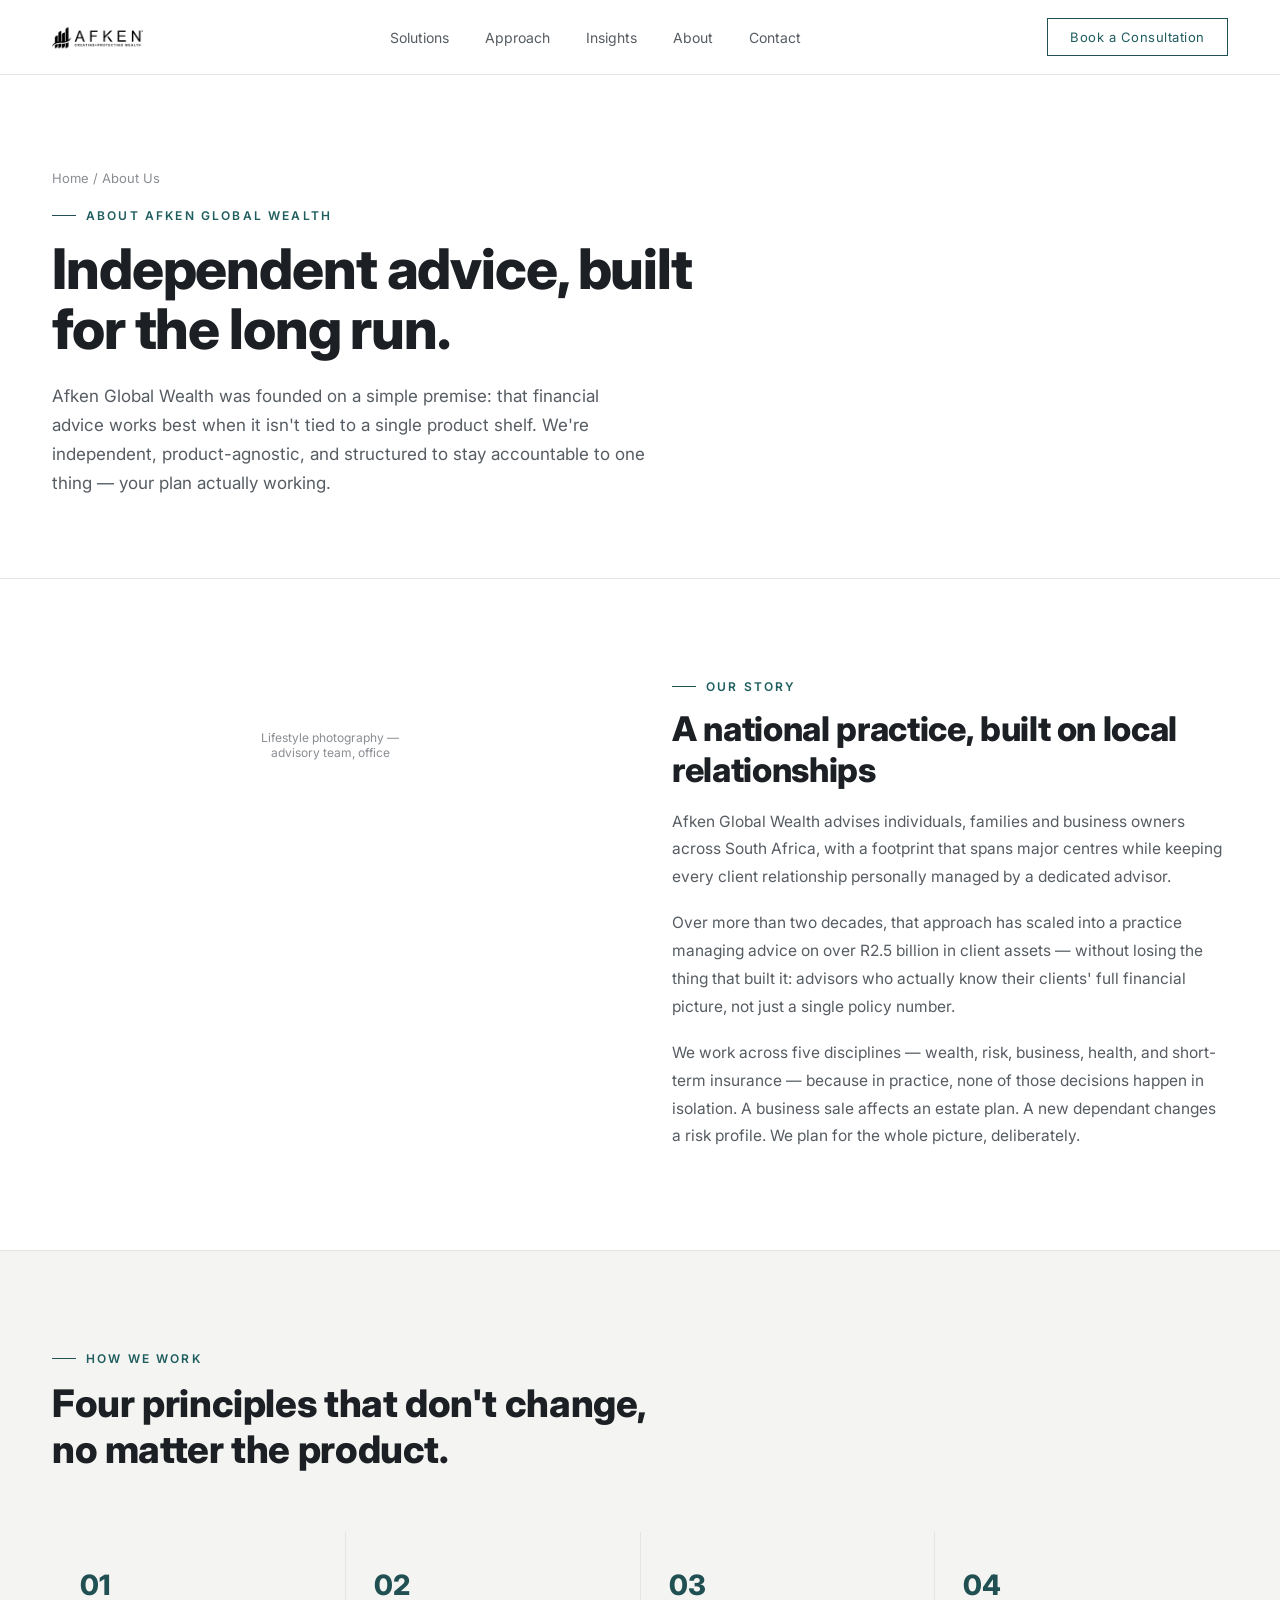
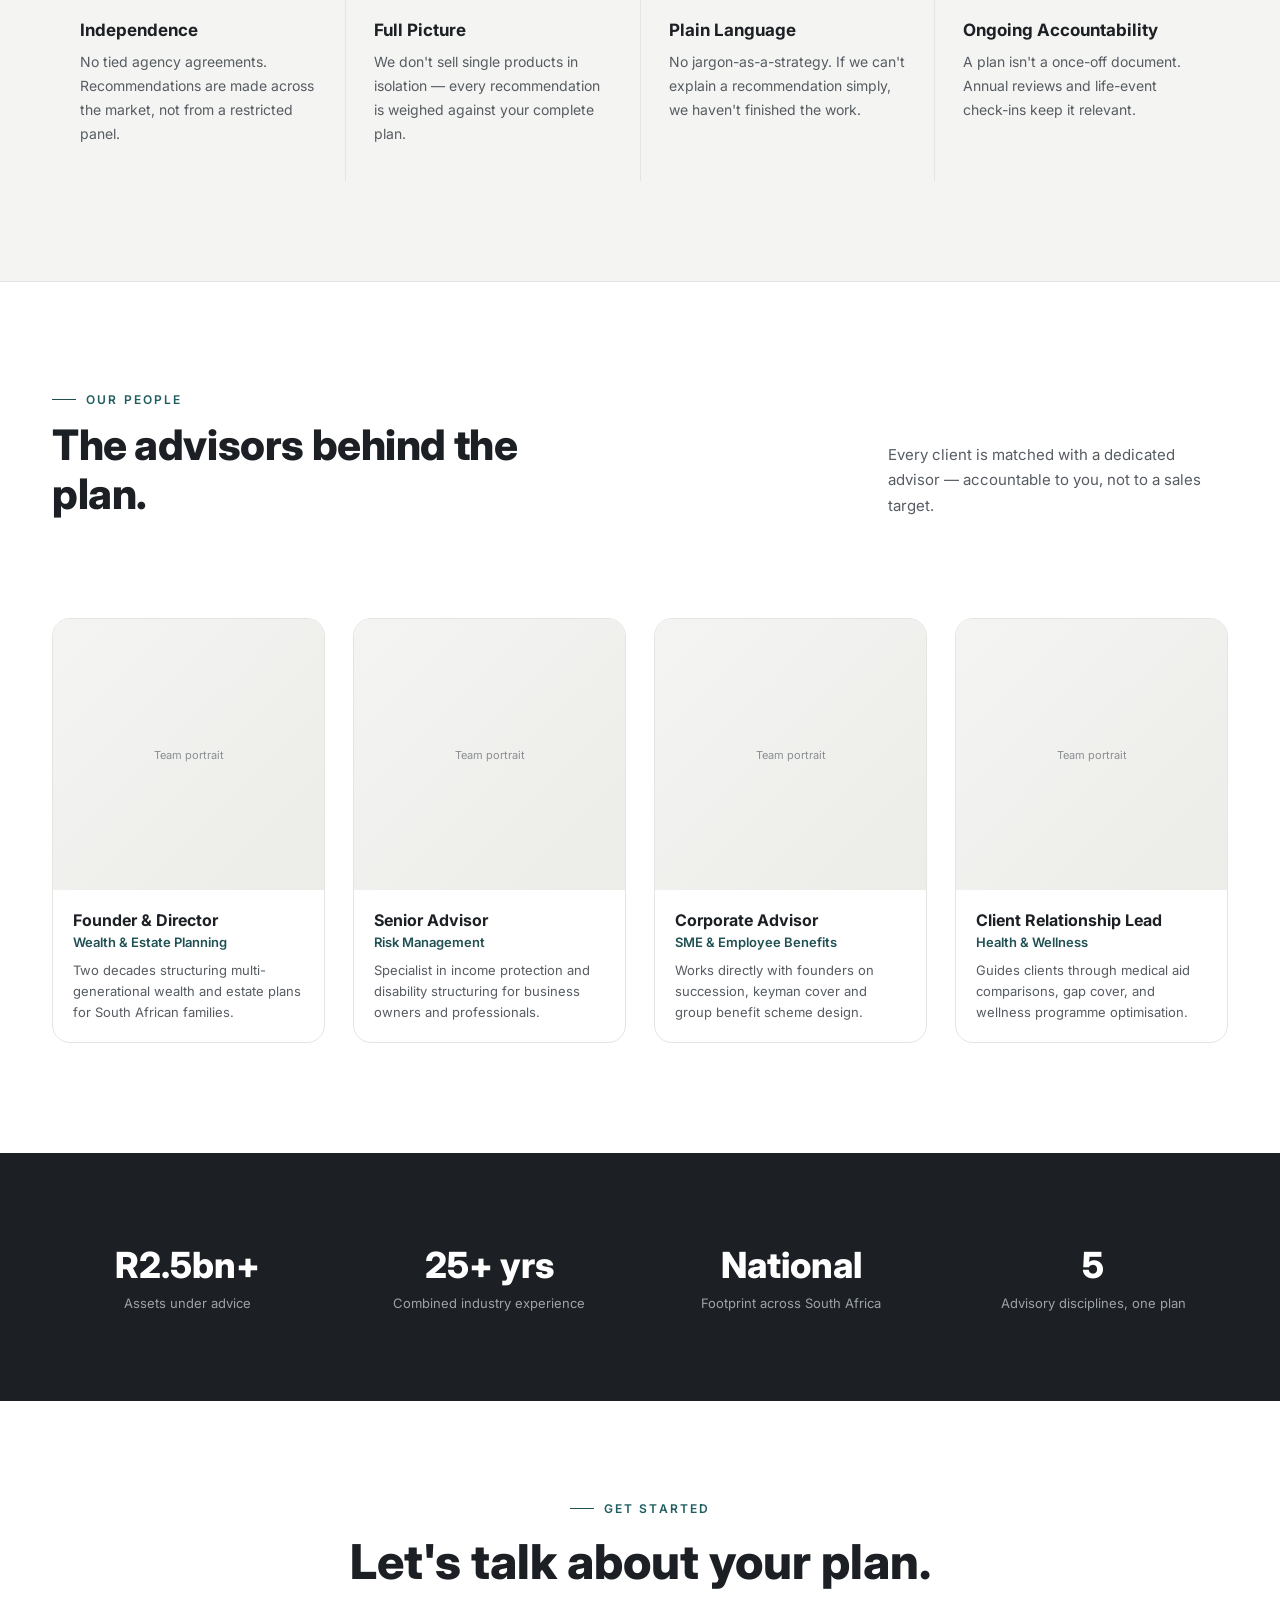
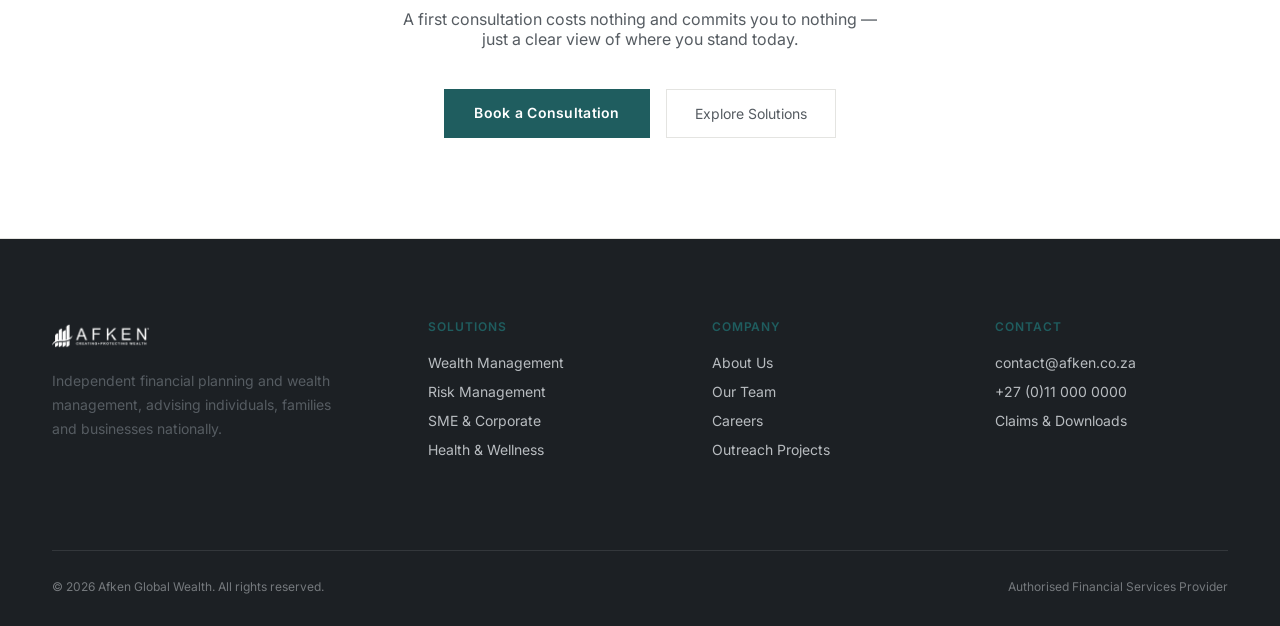
==== pages/about.html @ 2b094c46 "Add files via upload" ====
<!DOCTYPE html>
<html lang="en">
<head>
<meta charset="UTF-8">
<meta name="viewport" content="width=device-width, initial-scale=1.0">
<title>About Us | Afken Global Wealth</title>
<meta name="description" content="Afken Global Wealth is an independent, national financial planning and wealth management partnership advising on wealth, risk, business and health solutions.">
<link rel="preconnect" href="https://fonts.googleapis.com">
<link rel="preconnect" href="https://fonts.gstatic.com" crossorigin>
<link href="https://fonts.googleapis.com/css2?family=Inter:wght@400;500;600;700;800&display=swap" rel="stylesheet">
<link rel="stylesheet" href="../assets/style.css">
<style>
  .breadcrumb{font-size:13px;color:var(--ink-faint);margin-bottom:22px;}
  .breadcrumb a{color:var(--ink-faint);}
  .breadcrumb a:hover{color:var(--teal);}
  .page-hero{padding:170px 0 80px;border-bottom:1px solid var(--hairline);}
  .page-hero h1{font-size:clamp(34px,4.6vw,56px);font-weight:800;letter-spacing:-0.02em;line-height:1.08;max-width:720px;}
  .page-hero p{margin-top:22px;font-size:17px;line-height:1.7;color:var(--ink-dim);max-width:600px;}

  .story{padding:100px 0;border-bottom:1px solid var(--hairline);}
  .story-grid{display:grid;grid-template-columns:1fr 1fr;gap:64px;align-items:center;}
  .story p{font-size:15.5px;color:var(--ink-dim);line-height:1.8;margin-top:18px;}

  .values{padding:100px 0;background:var(--surface);border-bottom:1px solid var(--hairline);}
  .values-grid{display:grid;grid-template-columns:repeat(4,1fr);gap:1px;background:var(--hairline);margin-top:60px;}
  .value-card{background:var(--surface);padding:36px 28px;}
  .value-card .num{font-size:28px;font-weight:800;color:var(--teal);}
  .value-card h3{font-size:17px;margin-top:18px;font-weight:700;}
  .value-card p{color:var(--ink-dim);font-size:14px;line-height:1.7;margin-top:10px;}

  .team{padding:110px 0;}
  .team-grid{display:grid;grid-template-columns:repeat(4,1fr);gap:28px;}
  .team-card{border:1px solid var(--hairline);border-radius:18px;overflow:hidden;}
  .team-photo{aspect-ratio:1/1;background:linear-gradient(135deg,var(--surface) 0%,var(--surface-2) 100%);display:flex;align-items:center;justify-content:center;}
  .team-photo .img-placeholder-label{font-size:11px;color:var(--ink-faint);text-align:center;padding:18px;}
  .team-info{padding:20px;}
  .team-info h3{font-size:16px;font-weight:700;}
  .team-info .role{font-size:13px;color:var(--teal);font-weight:600;margin-top:4px;}
  .team-info p{font-size:13px;color:var(--ink-dim);line-height:1.6;margin-top:10px;}

  .stat-band{padding:90px 0;background:var(--footer-dark);color:#fff;}
  .stat-band-grid{display:grid;grid-template-columns:repeat(4,1fr);gap:32px;text-align:center;}
  .stat-band-grid .num{font-size:36px;font-weight:800;color:#fff;}
  .stat-band-grid .label{font-size:13px;color:#9CA3A8;margin-top:8px;}

  @media(max-width:880px){
    .story-grid{grid-template-columns:1fr;gap:32px;}
    .values-grid{grid-template-columns:1fr 1fr;}
    .team-grid{grid-template-columns:1fr 1fr;}
    .stat-band-grid{grid-template-columns:1fr 1fr;gap:28px;}
  }
</style>
</head>
<body>

<header>
  <nav class="nav">
    <div class="logo"><img src="../assets/images/afken-logo-black.png" alt="Afken Global Wealth"></div>
    <div class="navlinks">
      <a href="../index.html#solutions">Solutions</a>
      <a href="../index.html#process">Approach</a>
      <a href="../index.html#insights">Insights</a>
      <a href="about.html">About</a>
      <a href="../index.html#contact">Contact</a>
    </div>
    <a href="contact.html" class="nav-cta">Book a Consultation</a>
  </nav>
</header>

<section class="page-hero">
  <div class="wrap">
    <div class="breadcrumb"><a href="../index.html">Home</a> / About Us</div>
    <div class="eyebrow">About Afken Global Wealth</div>
    <h1 style="margin-top:16px;">Independent advice, built for the long run.</h1>
    <p>Afken Global Wealth was founded on a simple premise: that financial advice works best when it isn't tied to a single product shelf. We're independent, product-agnostic, and structured to stay accountable to one thing — your plan actually working.</p>
  </div>
</section>

<section class="story">
  <div class="wrap">
    <div class="story-grid">
      <div class="topic-media" style="aspect-ratio:4/3;min-height:auto;">
        <div class="img-placeholder-label">Lifestyle photography —<br>advisory team, office</div>
      </div>
      <div>
        <div class="eyebrow">Our Story</div>
        <h2 style="font-size:clamp(24px,2.8vw,34px);font-weight:800;letter-spacing:-0.01em;margin-top:14px;">A national practice, built on local relationships</h2>
        <p>Afken Global Wealth advises individuals, families and business owners across South Africa, with a footprint that spans major centres while keeping every client relationship personally managed by a dedicated advisor.</p>
        <p>Over more than two decades, that approach has scaled into a practice managing advice on over R2.5 billion in client assets — without losing the thing that built it: advisors who actually know their clients' full financial picture, not just a single policy number.</p>
        <p>We work across five disciplines — wealth, risk, business, health, and short-term insurance — because in practice, none of those decisions happen in isolation. A business sale affects an estate plan. A new dependant changes a risk profile. We plan for the whole picture, deliberately.</p>
      </div>
    </div>
  </div>
</section>

<section class="values">
  <div class="wrap">
    <div class="eyebrow">How We Work</div>
    <h2 style="font-size:clamp(26px,3vw,38px);font-weight:800;letter-spacing:-0.01em;margin-top:14px;max-width:600px;">Four principles that don't change, no matter the product.</h2>
    <div class="values-grid">
      <div class="value-card">
        <div class="num">01</div>
        <h3>Independence</h3>
        <p>No tied agency agreements. Recommendations are made across the market, not from a restricted panel.</p>
      </div>
      <div class="value-card">
        <div class="num">02</div>
        <h3>Full Picture</h3>
        <p>We don't sell single products in isolation — every recommendation is weighed against your complete plan.</p>
      </div>
      <div class="value-card">
        <div class="num">03</div>
        <h3>Plain Language</h3>
        <p>No jargon-as-a-strategy. If we can't explain a recommendation simply, we haven't finished the work.</p>
      </div>
      <div class="value-card">
        <div class="num">04</div>
        <h3>Ongoing Accountability</h3>
        <p>A plan isn't a once-off document. Annual reviews and life-event check-ins keep it relevant.</p>
      </div>
    </div>
  </div>
</section>

<section class="team" id="team">
  <div class="wrap">
    <div class="section-head" style="border-bottom:none;">
      <div>
        <div class="eyebrow">Our People</div>
        <h2>The advisors behind the plan.</h2>
      </div>
      <p>Every client is matched with a dedicated advisor — accountable to you, not to a sales target.</p>
    </div>
    <div class="team-grid">
      <div class="team-card">
        <div class="team-photo"><div class="img-placeholder-label">Team portrait</div></div>
        <div class="team-info">
          <h3>Founder &amp; Director</h3>
          <div class="role">Wealth &amp; Estate Planning</div>
          <p>Two decades structuring multi-generational wealth and estate plans for South African families.</p>
        </div>
      </div>
      <div class="team-card">
        <div class="team-photo"><div class="img-placeholder-label">Team portrait</div></div>
        <div class="team-info">
          <h3>Senior Advisor</h3>
          <div class="role">Risk Management</div>
          <p>Specialist in income protection and disability structuring for business owners and professionals.</p>
        </div>
      </div>
      <div class="team-card">
        <div class="team-photo"><div class="img-placeholder-label">Team portrait</div></div>
        <div class="team-info">
          <h3>Corporate Advisor</h3>
          <div class="role">SME &amp; Employee Benefits</div>
          <p>Works directly with founders on succession, keyman cover and group benefit scheme design.</p>
        </div>
      </div>
      <div class="team-card">
        <div class="team-photo"><div class="img-placeholder-label">Team portrait</div></div>
        <div class="team-info">
          <h3>Client Relationship Lead</h3>
          <div class="role">Health &amp; Wellness</div>
          <p>Guides clients through medical aid comparisons, gap cover, and wellness programme optimisation.</p>
        </div>
      </div>
    </div>
  </div>
</section>

<section class="stat-band">
  <div class="wrap">
    <div class="stat-band-grid">
      <div><div class="num">R2.5bn+</div><div class="label">Assets under advice</div></div>
      <div><div class="num">25+ yrs</div><div class="label">Combined industry experience</div></div>
      <div><div class="num">National</div><div class="label">Footprint across South Africa</div></div>
      <div><div class="num">5</div><div class="label">Advisory disciplines, one plan</div></div>
    </div>
  </div>
</section>

<section class="cta-band" id="contact">
  <div class="wrap">
    <div class="eyebrow" style="justify-content:center;">Get Started</div>
    <h2 style="margin-top:16px;">Let's talk about your plan.</h2>
    <p>A first consultation costs nothing and commits you to nothing — just a clear view of where you stand today.</p>
    <div class="hero-ctas">
      <a href="contact.html" class="btn-primary">Book a Consultation</a>
      <a href="../index.html#solutions" class="btn-ghost">Explore Solutions</a>
    </div>
  </div>
</section>

<footer>
  <div class="wrap">
    <div class="foot-grid">
      <div class="foot-col">
        <div class="logo" style="margin-bottom:18px;"><img src="../assets/images/afken-logo-white.png" alt="Afken Global Wealth"></div>
        <p style="color:var(--ink-dim);font-size:14px;line-height:1.7;max-width:280px;">Independent financial planning and wealth management, advising individuals, families and businesses nationally.</p>
      </div>
      <div class="foot-col">
        <h4>Solutions</h4>
        <a href="wealth.html">Wealth Management</a>
        <a href="risk.html">Risk Management</a>
        <a href="sme.html">SME &amp; Corporate</a>
        <a href="health.html">Health &amp; Wellness</a>
      </div>
      <div class="foot-col">
        <h4>Company</h4>
        <a href="about.html">About Us</a>
        <a href="about.html#team">Our Team</a>
        <a href="careers.html">Careers</a>
        <a href="#">Outreach Projects</a>
      </div>
      <div class="foot-col">
        <h4>Contact</h4>
        <a href="contact.html">contact@afken.co.za</a>
        <a href="contact.html">+27 (0)11 000 0000</a>
        <a href="#">Claims &amp; Downloads</a>
      </div>
    </div>
    <div class="foot-bottom">
      <div>© 2026 Afken Global Wealth. All rights reserved.</div>
      <div>Authorised Financial Services Provider</div>
    </div>
  </div>
</footer>

</body>
</html>
---- assets/style.css ----
:root{
    --bg: #FFFFFF;
    --surface: #F4F4F2;
    --surface-2: #ECECE9;
    --hairline: #E4E4E1;
    --gold: #1F5D5F;
    --gold-soft: #215053;
    --ink: #1C2024;
    --ink-dim: #565C62;
    --ink-faint: #8A8E92;
    --teal: #215053;
    --teal-deep: #173B3D;
    --footer-dark: #1C2024;
  }
  *{margin:0;padding:0;box-sizing:border-box;}
  html{scroll-behavior:smooth;}
  body{
    background:var(--bg);
    color:var(--ink);
    font-family:'Inter',sans-serif;
    -webkit-font-smoothing:antialiased;
    overflow-x:hidden;
  }
  a{color:inherit;text-decoration:none;}
  .serif{font-family:'Inter',sans-serif;font-weight:700;}
  .mono{font-family:'Inter',sans-serif;font-weight:600;}
  .wrap{max-width:1240px;margin:0 auto;padding:0 32px;}
  .eyebrow{
    font-family:'Inter',sans-serif;font-weight:600;
    font-size:12px;
    letter-spacing:0.18em;
    text-transform:uppercase;
    color:var(--gold);
    display:flex;align-items:center;gap:10px;
  }
  .eyebrow::before{content:'';width:24px;height:1px;background:var(--gold-soft);}
  /* header */
  header{
    position:fixed;top:0;left:0;right:0;z-index:100;
    background:rgba(255,255,255,0.88);
    backdrop-filter:blur(10px);
    border-bottom:1px solid var(--hairline);
  }
  .nav{display:flex;align-items:center;justify-content:space-between;padding:18px 32px;max-width:1240px;margin:0 auto;}
  .logo{font-family:'Inter',sans-serif;font-size:20px;font-weight:800;letter-spacing:-0.01em;}
  .logo img{height:30px;width:auto;display:block;}
  footer .logo img{height:32px;}
  .logo span{color:var(--gold);}
  .navlinks{display:flex;gap:36px;font-size:14px;color:var(--ink-dim);}
  .navlinks a:hover{color:var(--ink);}
  .nav-cta{
    border:1px solid var(--gold-soft);
    color:var(--gold);
    font-size:13px;
    padding:10px 22px;
    letter-spacing:0.04em;
    transition:all .25s ease;
  }
  .nav-cta:hover{background:var(--gold);color:var(--bg);}

  /* hero */
  .hero{
    position:relative;
    padding:200px 0 140px;
    border-bottom:1px solid var(--hairline);
    overflow:hidden;
  }
  .hero::before{
    content:'';
    position:absolute;
    top:-10%;right:-10%;
    width:600px;height:600px;
    background:radial-gradient(circle, rgba(61,138,140,0.10) 0%, transparent 70%);
    pointer-events:none;
  }
  .hero-grid{display:grid;grid-template-columns:1.3fr 0.9fr;gap:80px;align-items:end;position:relative;}
  .hero h1{
    font-size:clamp(38px,5vw,66px);
    font-weight:800;
    line-height:1.08;
    letter-spacing:-0.02em;
  }
  .hero h1 em{font-style:normal;color:var(--gold);font-weight:800;}
  .hero-sub{
    margin-top:28px;
    font-size:17px;
    line-height:1.7;
    color:var(--ink-dim);
    max-width:520px;
  }
  .hero-ctas{display:flex;gap:16px;margin-top:40px;}
  .btn-primary{
    background:var(--gold);color:var(--bg);
    padding:15px 30px;font-size:14px;font-weight:600;letter-spacing:0.02em;
    transition:transform .25s ease, box-shadow .25s ease;
  }
  .btn-primary:hover{transform:translateY(-2px);box-shadow:0 10px 30px rgba(61,138,140,0.25);}
  .btn-ghost{
    border:1px solid var(--hairline);
    padding:15px 28px;font-size:14px;color:var(--ink-dim);
    transition:all .25s ease;
  }
  .btn-ghost:hover{border-color:var(--gold-soft);color:var(--ink);}

  /* ledger line — signature element */
  .ledger{
    display:flex;
    align-items:flex-end;
    gap:0;
    height:120px;
    border-bottom:1px solid var(--hairline);
    padding-bottom:0;
  }
  .ledger-stat{flex:1;border-left:1px solid var(--hairline);padding:0 18px 18px;}
  .ledger-stat:first-child{border-left:none;}
  .ledger-num{font-family:'Inter',sans-serif;font-weight:700;font-size:28px;color:var(--ink);}
  .ledger-label{font-size:11px;color:var(--ink-faint);margin-top:6px;letter-spacing:0.04em;text-transform:uppercase;font-family:'Inter',sans-serif;font-weight:600;}

  /* trust strip */
  .trust{padding:32px 0;border-bottom:1px solid var(--hairline);}
  .trust .wrap{display:flex;justify-content:space-between;align-items:center;flex-wrap:wrap;gap:20px;}
  .trust-item{font-size:13px;color:var(--ink-faint);font-family:'Inter',sans-serif;font-weight:600;letter-spacing:0.02em;}

  /* section shell */
  section{padding:120px 0;}
  .section-head{display:flex;justify-content:space-between;align-items:flex-end;gap:40px;margin-bottom:64px;border-bottom:1px solid var(--hairline);padding-bottom:36px;}
  .section-head h2{font-size:clamp(28px,3.4vw,42px);font-weight:800;letter-spacing:-0.01em;line-height:1.15;max-width:560px;margin-top:14px;}
  .section-head p{color:var(--ink-dim);max-width:340px;font-size:15px;line-height:1.7;}

  /* lifestyle imagery */
  .img-block{
    position:relative;border-radius:20px;overflow:hidden;
    background:linear-gradient(135deg, var(--surface) 0%, var(--surface-2) 100%);
    border:1px solid var(--hairline);
    display:flex;align-items:flex-end;
  }
  .img-block img{width:100%;height:100%;object-fit:cover;display:block;}
  .img-block.placeholder{align-items:center;justify-content:center;min-height:260px;}
  .img-placeholder-label{
    font-size:12px;color:var(--ink-faint);text-align:center;padding:24px;
    display:flex;flex-direction:column;align-items:center;gap:10px;
  }
  .img-placeholder-label svg{opacity:0.35;}
  .hero-img{aspect-ratio:4/5;margin-top:28px;}
  .gallery-strip{display:grid;grid-template-columns:1.3fr 1fr 1fr;gap:20px;}
  .gallery-strip .img-block:first-child{aspect-ratio:auto;}
  .gallery-strip .img-block{aspect-ratio:1/1.05;}
  .sol-grid{display:grid;grid-template-columns:repeat(3,1fr);gap:28px;}
  .sol-card{
    border-radius:20px;
    overflow:hidden;
    background:#fff;
    border:1px solid var(--hairline);
    box-shadow:0 1px 3px rgba(28,32,36,0.04);
    transition:transform .3s ease, box-shadow .3s ease;
    display:flex;flex-direction:column;
  }
  .sol-card:hover{transform:translateY(-4px);box-shadow:0 16px 32px rgba(23,59,61,0.12);}
  .sol-card-head{
    background:var(--teal);
    color:#fff;
    padding:32px 28px 26px;
    position:relative;
  }
  .sol-card-head .sol-index{position:absolute;top:24px;right:26px;font-family:'Inter',sans-serif;font-weight:600;font-size:12px;color:rgba(255,255,255,0.55);}
  .sol-card-head h3{font-family:'Inter',sans-serif;font-size:24px;font-weight:700;line-height:1.2;max-width:80%;}
  .sol-card-body{padding:28px;flex:1;display:flex;flex-direction:column;}
  .sol-card-body p{color:var(--ink-dim);font-size:14.5px;line-height:1.75;flex:1;}
  .sol-card-tags{display:flex;flex-wrap:wrap;gap:8px;margin-top:18px;}
  .sol-card-link{
    margin-top:24px;font-weight:700;font-size:14.5px;color:var(--teal);
    text-decoration:underline;text-decoration-thickness:2px;text-underline-offset:3px;
    font-family:'Inter',sans-serif;font-weight:700;
  }
  .sol-card.full{grid-column:span 3;}
  .sol-card.full .sol-card-head{display:flex;align-items:center;justify-content:space-between;}
  .tag{font-size:11px;color:var(--teal);border:1px solid var(--hairline);background:var(--surface);padding:5px 10px;font-family:'Inter',sans-serif;font-weight:600;border-radius:20px;}

  /* why us / process */
  .process{background:var(--surface);border-top:1px solid var(--hairline);border-bottom:1px solid var(--hairline);}
  .process-grid{display:grid;grid-template-columns:repeat(4,1fr);gap:1px;background:var(--hairline);margin-top:60px;}
  .process-card{background:var(--surface);padding:36px 28px;}
  .process-num{font-family:'Inter',sans-serif;font-weight:800;color:var(--gold);font-size:30px;}
  .process-card h3{font-size:17px;margin-top:18px;font-weight:600;}
  .process-card p{color:var(--ink-dim);font-size:14px;line-height:1.7;margin-top:10px;}

  /* insights */
  .insights-grid{display:grid;grid-template-columns:repeat(3,1fr);gap:32px;}
  .insight-card{border:1px solid var(--hairline);padding:32px;transition:border-color .3s ease;}
  .insight-card:hover{border-color:var(--gold-soft);}
  .insight-cat{font-family:'Inter',sans-serif;font-weight:600;font-size:11px;color:var(--gold);text-transform:uppercase;letter-spacing:0.06em;}
  .insight-card h3{font-family:'Inter',sans-serif;font-size:20px;font-weight:700;margin-top:16px;line-height:1.3;}
  .insight-card p{color:var(--ink-dim);font-size:14px;margin-top:14px;line-height:1.7;}
  .insight-meta{margin-top:24px;font-size:12px;color:var(--ink-faint);border-top:1px solid var(--hairline);padding-top:16px;}

  /* testimonial */
  .quote-section{padding:140px 0;text-align:center;border-bottom:1px solid var(--hairline);}
  .quote-section blockquote{
    font-family:'Inter',sans-serif;font-weight:500;
    font-size:clamp(24px,3vw,38px);line-height:1.45;max-width:840px;margin:0 auto;color:var(--ink);
  }
  .quote-attr{margin-top:32px;font-size:13px;color:var(--ink-faint);font-family:'Inter',sans-serif;font-weight:600;}

  /* CTA band */
  .cta-band{padding:100px 0;text-align:center;position:relative;}
  .cta-band h2{font-family:'Inter',sans-serif;font-size:clamp(30px,4vw,48px);font-weight:800;}
  .cta-band p{color:var(--ink-dim);margin-top:18px;max-width:480px;margin-left:auto;margin-right:auto;}
  .cta-band .hero-ctas{justify-content:center;}

  /* footer */
  footer{background:var(--footer-dark);border-top:1px solid var(--hairline);padding:80px 0 32px;}
  footer .logo{color:#F4F4F2;}
  footer .foot-col p{color:#9CA3A8;}
  footer .foot-col a{color:#B8BCC0;}
  footer .foot-col a:hover{color:#F4F4F2;}
  footer .foot-bottom{color:#75797D;border-top-color:#33373B;}
  .foot-grid{display:grid;grid-template-columns:1.4fr 1fr 1fr 1fr;gap:50px;}
  .foot-col h4{font-family:'Inter',sans-serif;font-weight:600;font-size:12px;text-transform:uppercase;letter-spacing:0.08em;color:var(--gold);margin-bottom:20px;}
  .foot-col a{display:block;font-size:14px;color:var(--ink-dim);margin-bottom:12px;}
  .foot-col a:hover{color:var(--ink);}
  .foot-bottom{display:flex;justify-content:space-between;margin-top:80px;padding-top:28px;border-top:1px solid var(--hairline);font-size:12px;color:var(--ink-faint);}

  @media(max-width:1100px) and (min-width:881px){
    .sol-grid{grid-template-columns:repeat(2,1fr);}
  }
  @media(max-width:880px){
    .hero-grid{grid-template-columns:1fr;gap:48px;}
    .ledger{grid-template-columns:1fr 1fr;flex-wrap:wrap;height:auto;}
    .ledger-stat{flex:0 0 50%;padding:14px 14px 14px 0;}
    .navlinks{display:none;}
    .process-grid{grid-template-columns:1fr 1fr;}
    .insights-grid{grid-template-columns:1fr;}
    .sol-grid{grid-template-columns:1fr;}
    .sol-card.full{grid-column:span 1;}
    .foot-grid{grid-template-columns:1fr 1fr;gap:36px;}
  }
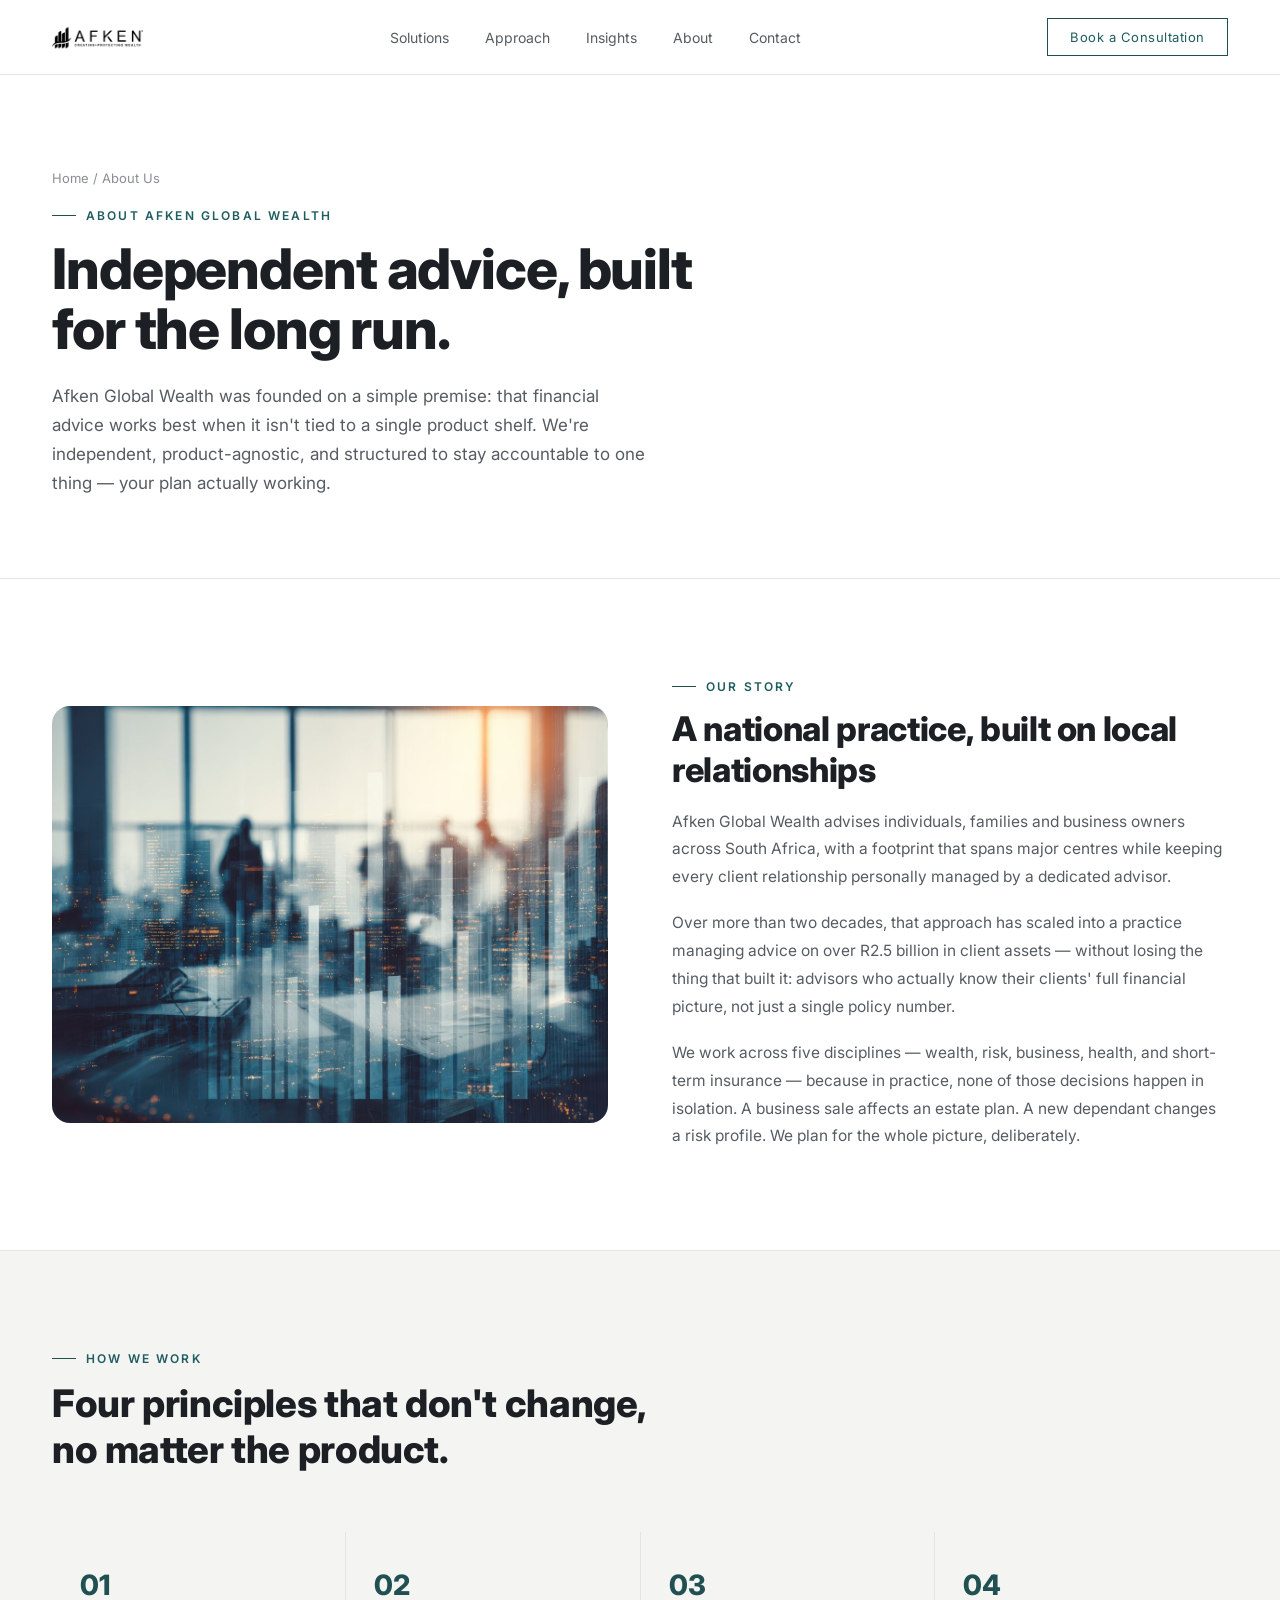
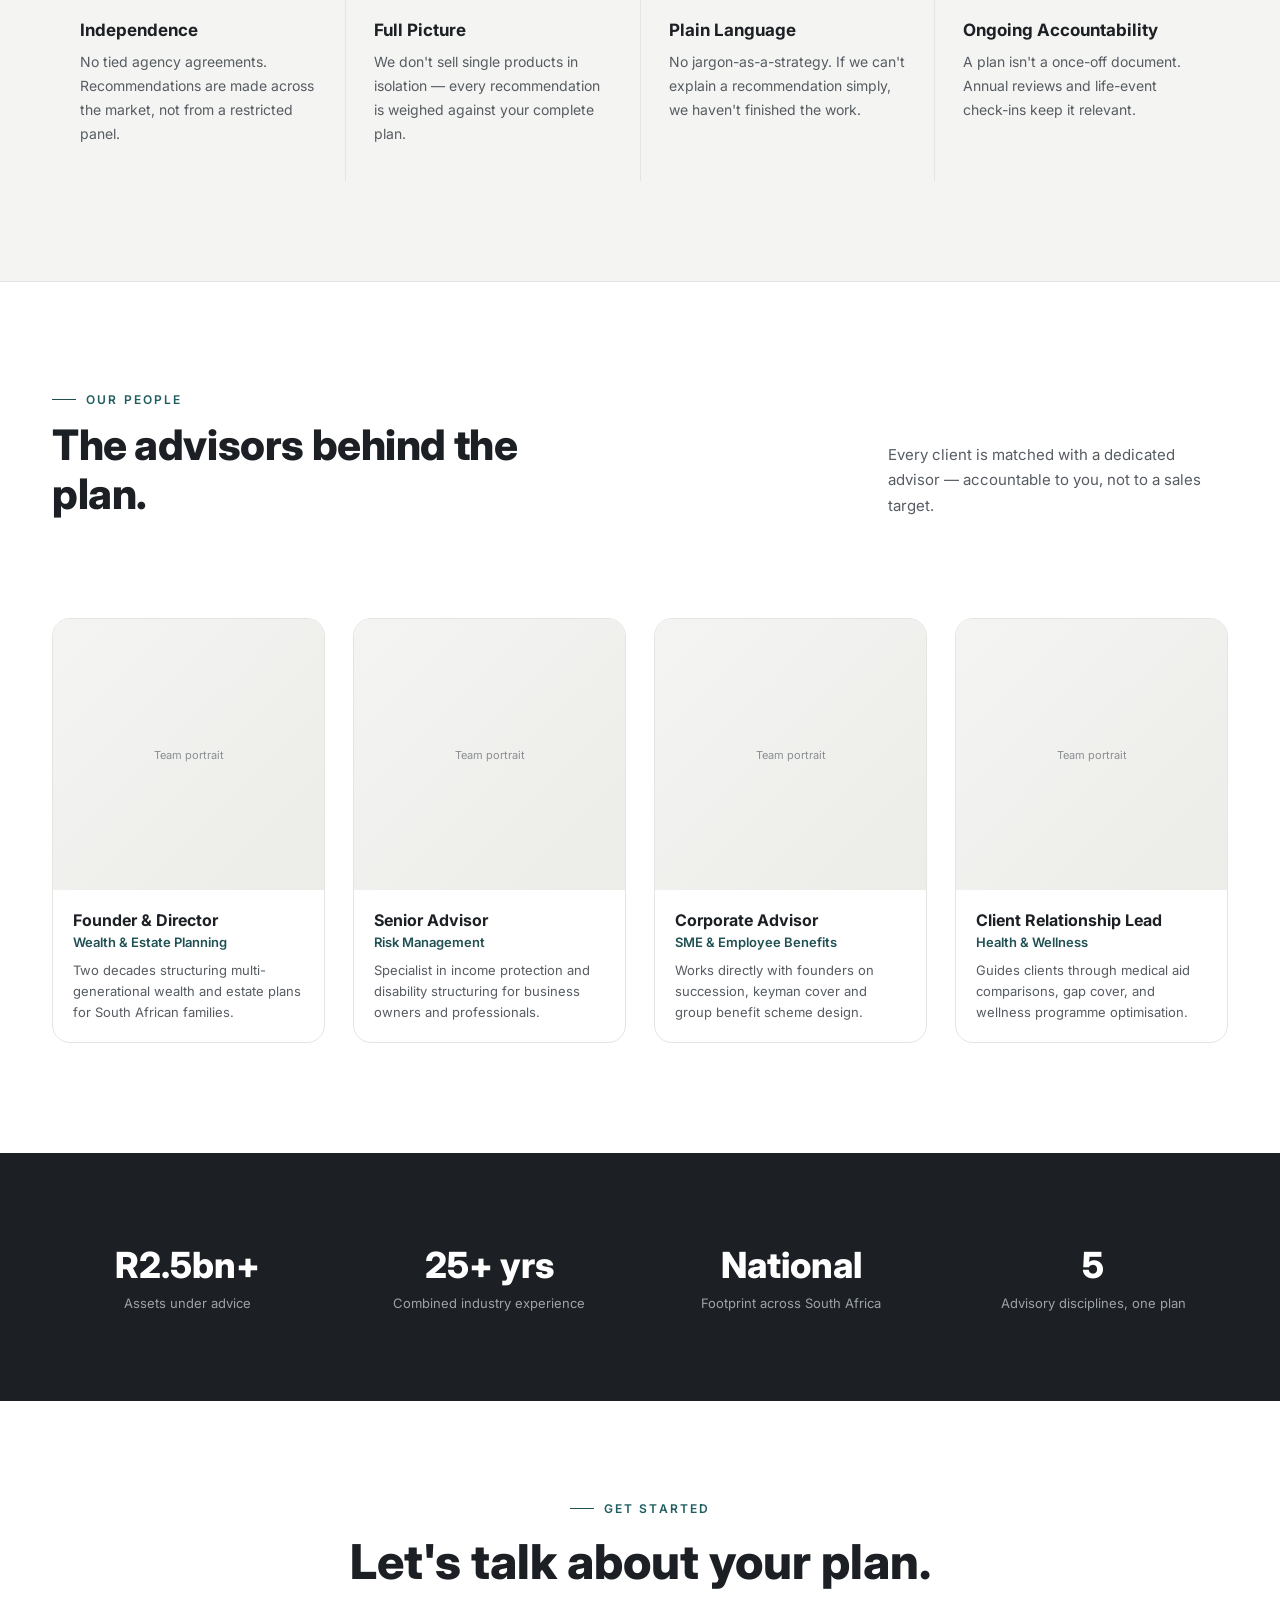
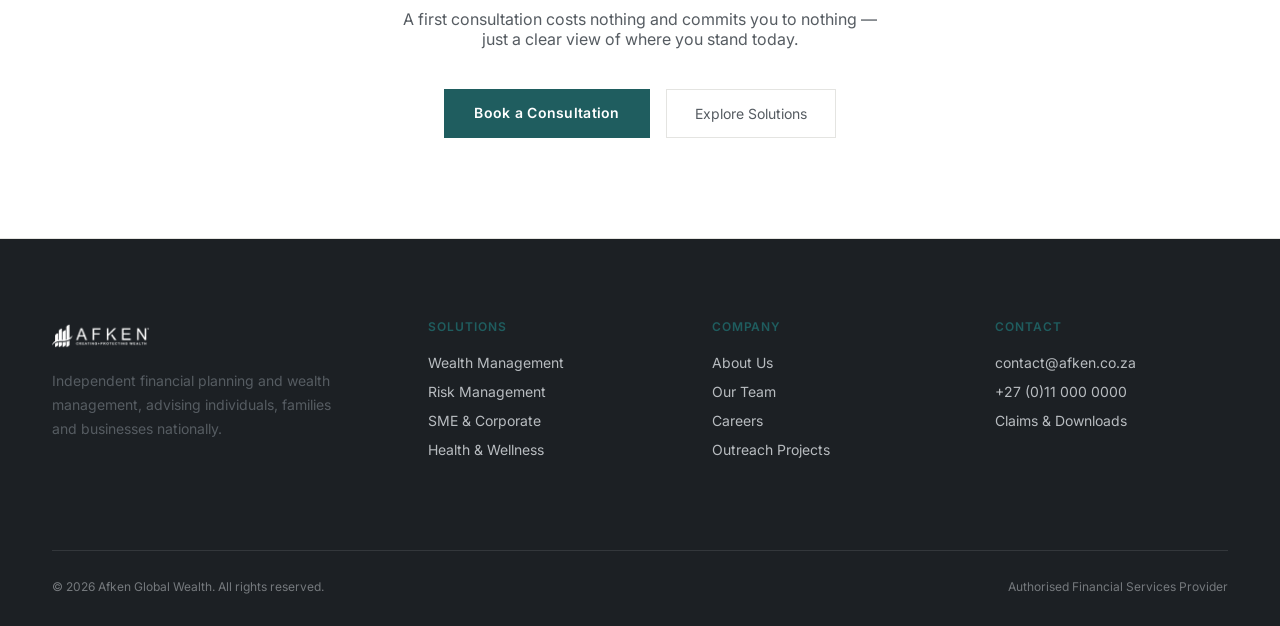
==== commit 0dfc16ee: "Add files via upload" ====
--- a/pages/about.html
+++ b/pages/about.html
@@ -80,7 +80,7 @@
   <div class="wrap">
     <div class="story-grid">
       <div class="topic-media" style="aspect-ratio:4/3;min-height:auto;">
-        <div class="img-placeholder-label">Lifestyle photography —<br>advisory team, office</div>
+        <img src="../assets/images/photos/corporate-strategy.jpg" alt="Advisory office environment" style="width:100%;height:100%;object-fit:cover;display:block;border-radius:18px;">
       </div>
       <div>
         <div class="eyebrow">Our Story</div>
--- a/assets/style.css
+++ b/assets/style.css
@@ -61,18 +61,14 @@
   /* hero */
   .hero{
     position:relative;
-    padding:200px 0 140px;
+    padding-top:140px;
     border-bottom:1px solid var(--hairline);
     overflow:hidden;
   }
-  .hero::before{
-    content:'';
-    position:absolute;
-    top:-10%;right:-10%;
-    width:600px;height:600px;
-    background:radial-gradient(circle, rgba(61,138,140,0.10) 0%, transparent 70%);
-    pointer-events:none;
-  }
+  .hero-split{display:grid;grid-template-columns:1fr 1fr;align-items:center;min-height:560px;}
+  .hero-text{padding-top:40px;padding-bottom:40px;}
+  .hero-image{height:100%;align-self:stretch;}
+  .hero-image img{width:100%;height:100%;object-fit:cover;display:block;min-height:560px;}
   .hero-grid{display:grid;grid-template-columns:1.3fr 0.9fr;gap:80px;align-items:end;position:relative;}
   .hero h1{
     font-size:clamp(38px,5vw,66px);
@@ -225,6 +221,9 @@
   }
   @media(max-width:880px){
     .hero-grid{grid-template-columns:1fr;gap:48px;}
+    .hero-split{grid-template-columns:1fr;min-height:auto;}
+    .hero-text{padding-right:32px !important;padding-top:20px;}
+    .hero-image img{min-height:320px;}
     .ledger{grid-template-columns:1fr 1fr;flex-wrap:wrap;height:auto;}
     .ledger-stat{flex:0 0 50%;padding:14px 14px 14px 0;}
     .navlinks{display:none;}
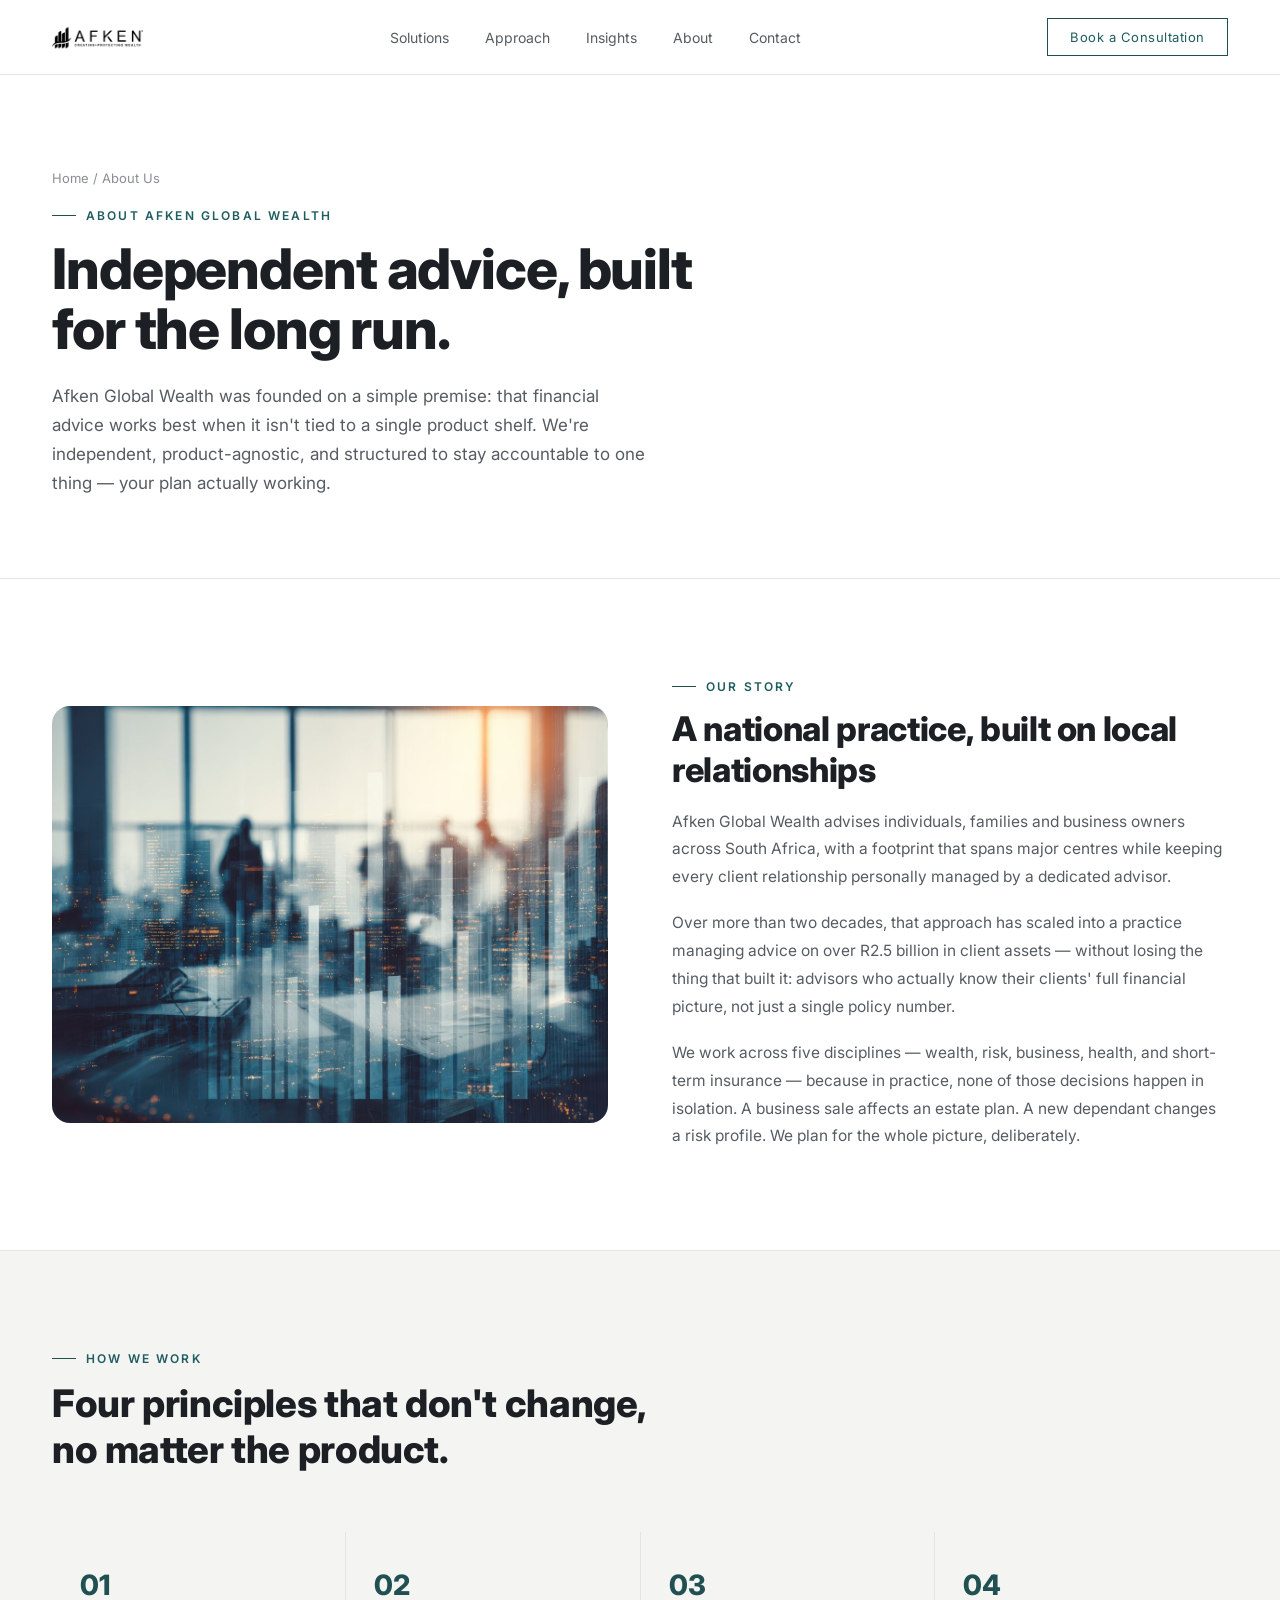
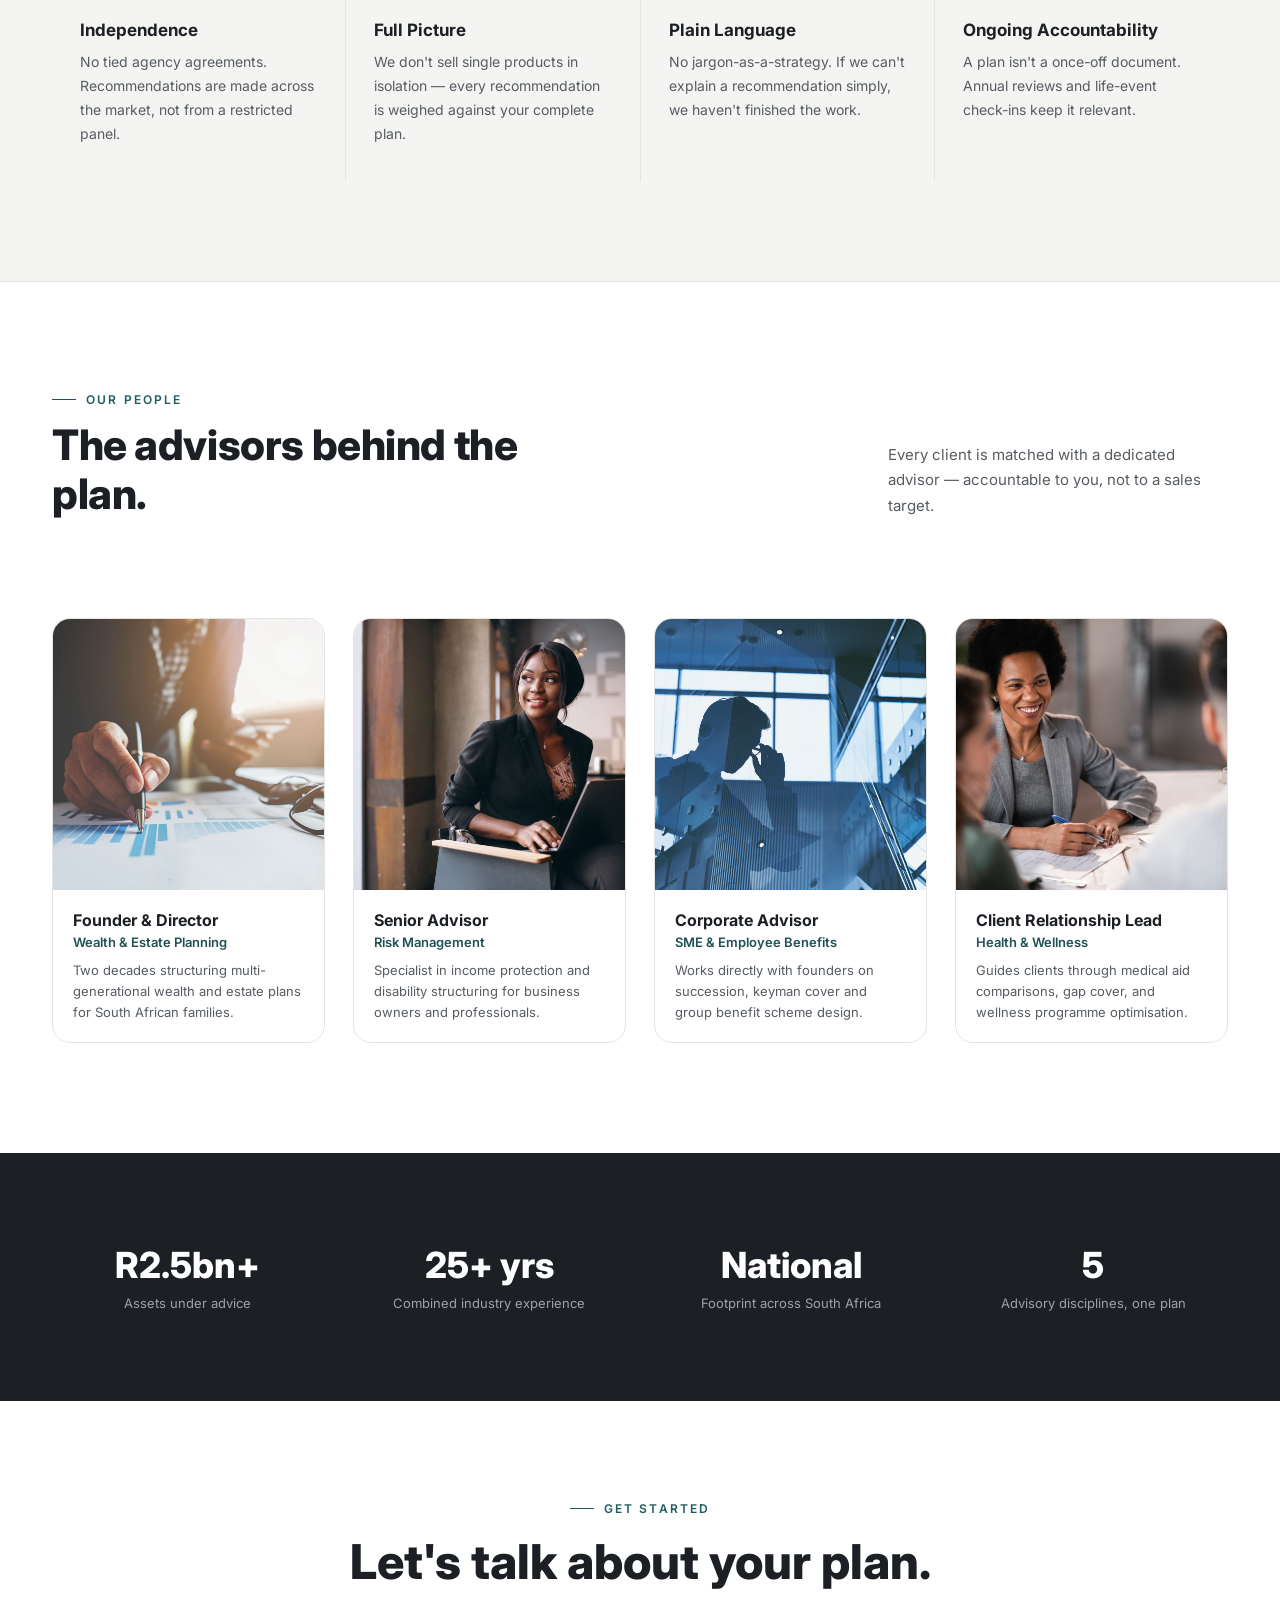
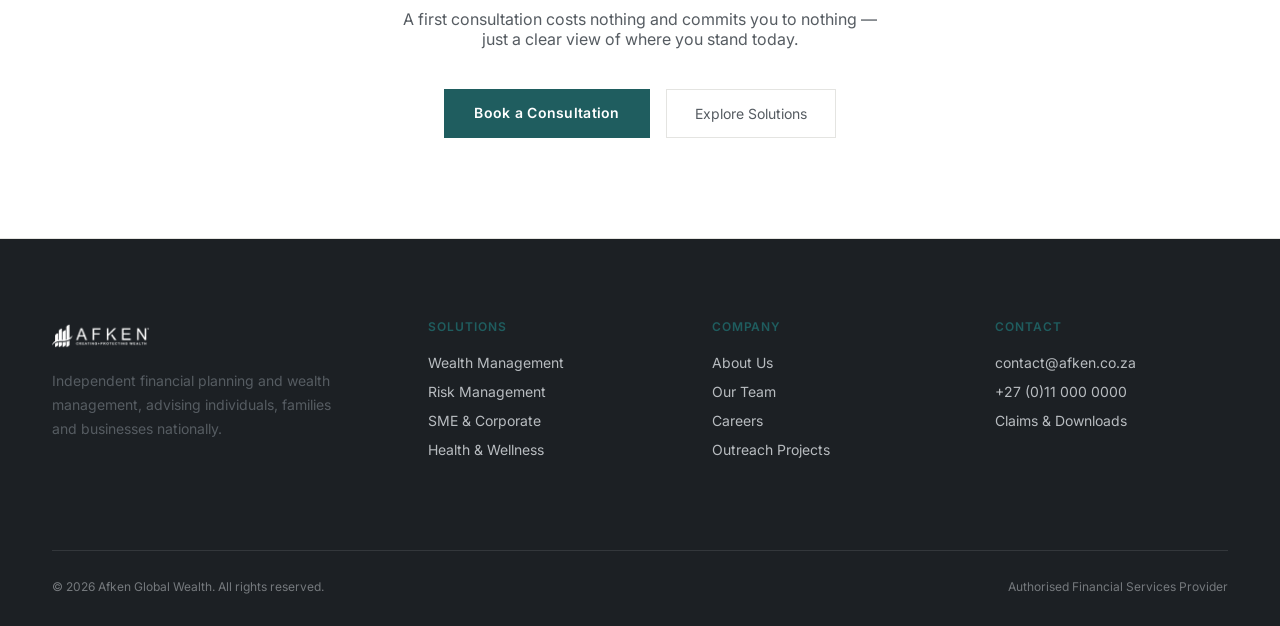
==== commit 13ee0eff: "Add files via upload" ====
--- a/pages/about.html
+++ b/pages/about.html
@@ -133,7 +133,7 @@
     </div>
     <div class="team-grid">
       <div class="team-card">
-        <div class="team-photo"><div class="img-placeholder-label">Team portrait</div></div>
+        <div class="team-photo"><img src="../assets/images/photos2/desk-graphs-glasses.jpg" alt="Team member portrait" style="width:100%;height:100%;object-fit:cover;display:block;"></div>
         <div class="team-info">
           <h3>Founder &amp; Director</h3>
           <div class="role">Wealth &amp; Estate Planning</div>
@@ -141,7 +141,7 @@
         </div>
       </div>
       <div class="team-card">
-        <div class="team-photo"><div class="img-placeholder-label">Team portrait</div></div>
+        <div class="team-photo"><img src="../assets/images/photos2/woman-laptop-bar.jpg" alt="Team member portrait" style="width:100%;height:100%;object-fit:cover;display:block;"></div>
         <div class="team-info">
           <h3>Senior Advisor</h3>
           <div class="role">Risk Management</div>
@@ -149,7 +149,7 @@
         </div>
       </div>
       <div class="team-card">
-        <div class="team-photo"><div class="img-placeholder-label">Team portrait</div></div>
+        <div class="team-photo"><img src="../assets/images/photos2/silhouette-businessman.jpg" alt="Team member portrait" style="width:100%;height:100%;object-fit:cover;display:block;"></div>
         <div class="team-info">
           <h3>Corporate Advisor</h3>
           <div class="role">SME &amp; Employee Benefits</div>
@@ -157,7 +157,7 @@
         </div>
       </div>
       <div class="team-card">
-        <div class="team-photo"><div class="img-placeholder-label">Team portrait</div></div>
+        <div class="team-photo"><img src="../assets/images/photos/advisor-consultation.jpg" alt="Team member portrait" style="width:100%;height:100%;object-fit:cover;display:block;"></div>
         <div class="team-info">
           <h3>Client Relationship Lead</h3>
           <div class="role">Health &amp; Wellness</div>
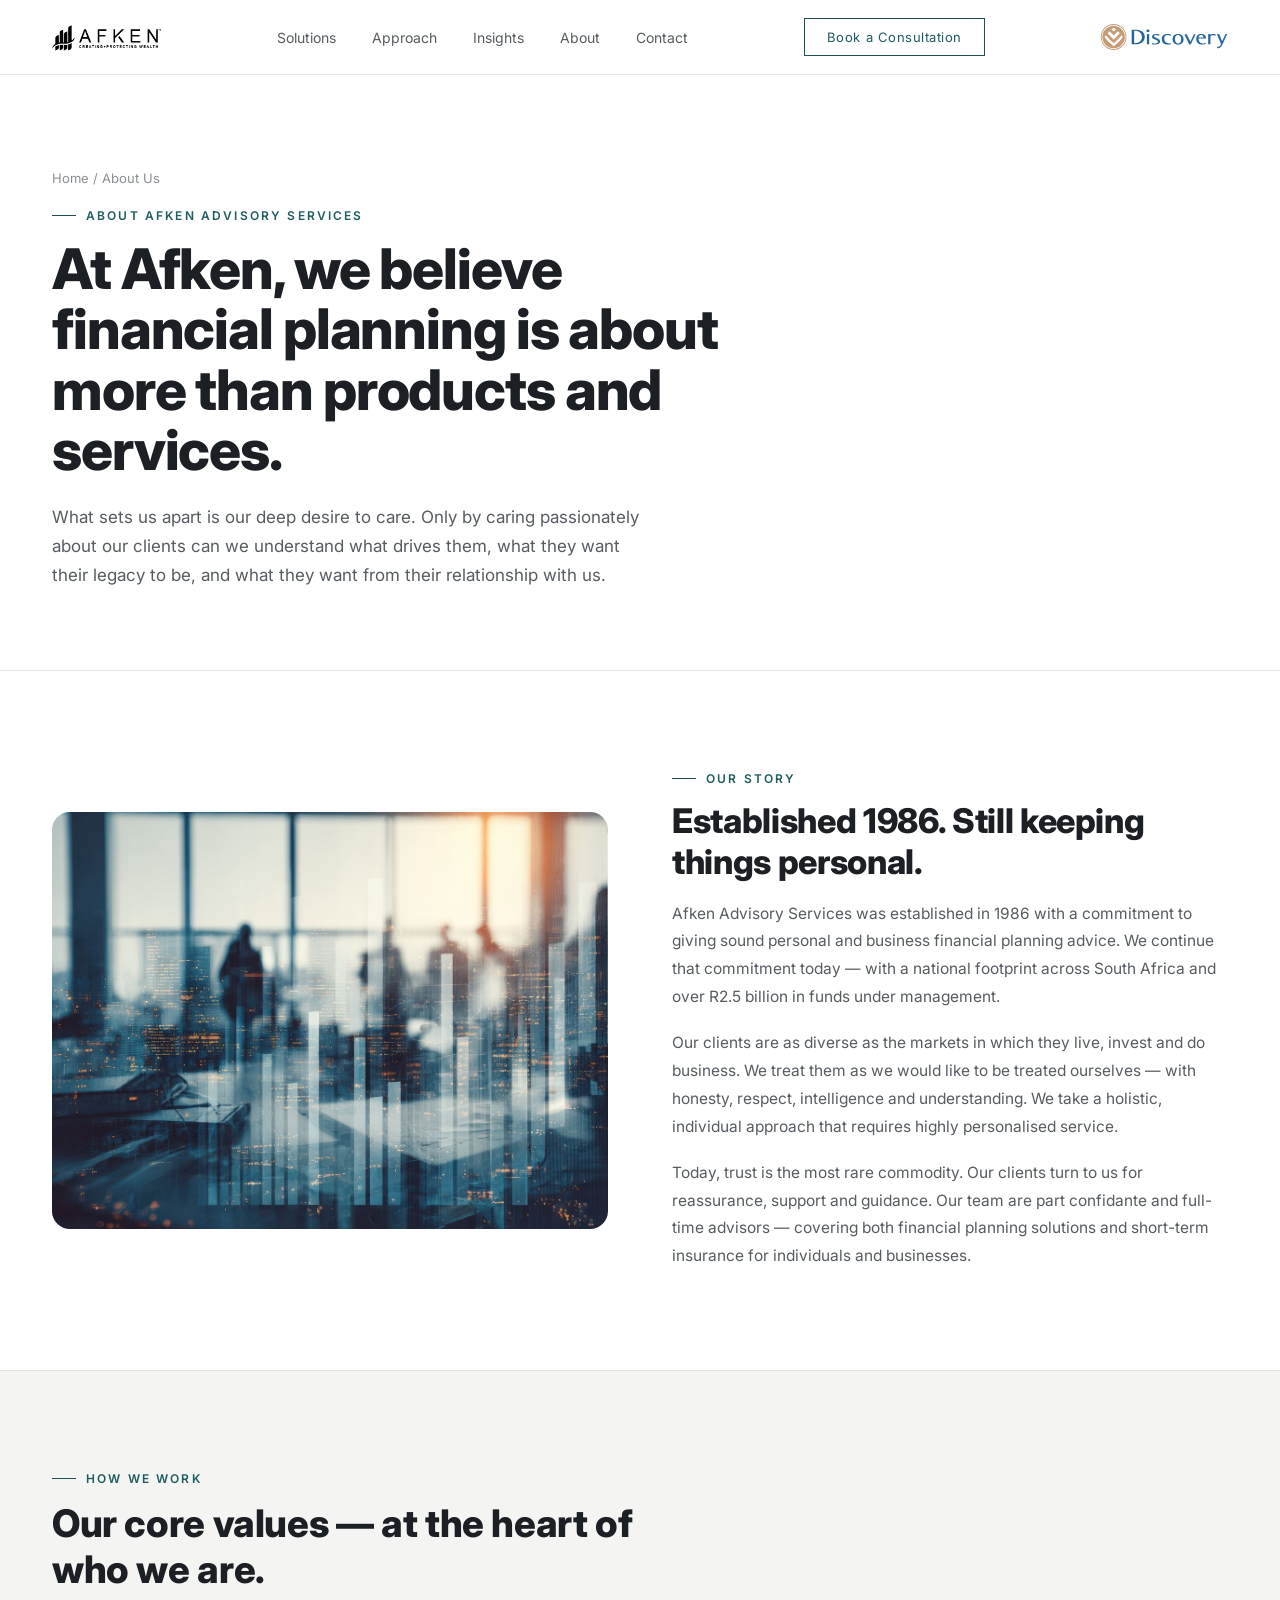
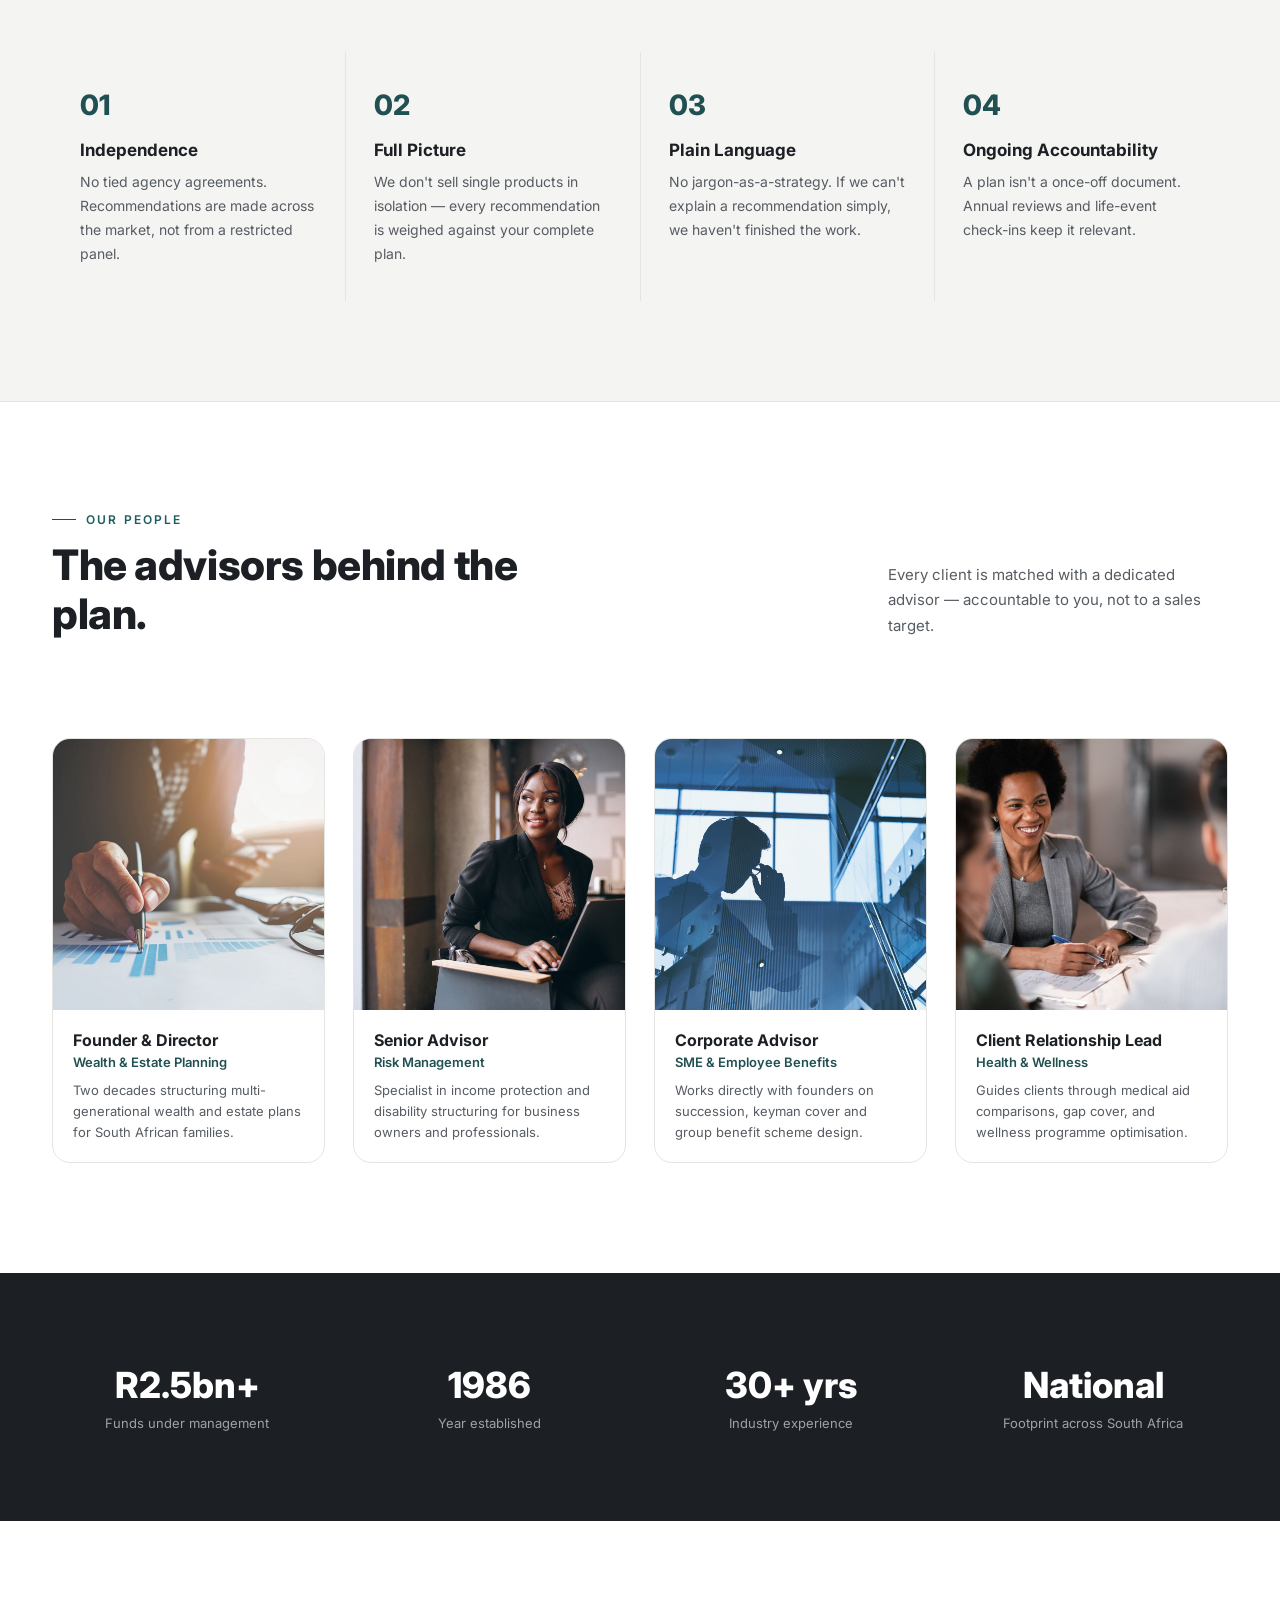
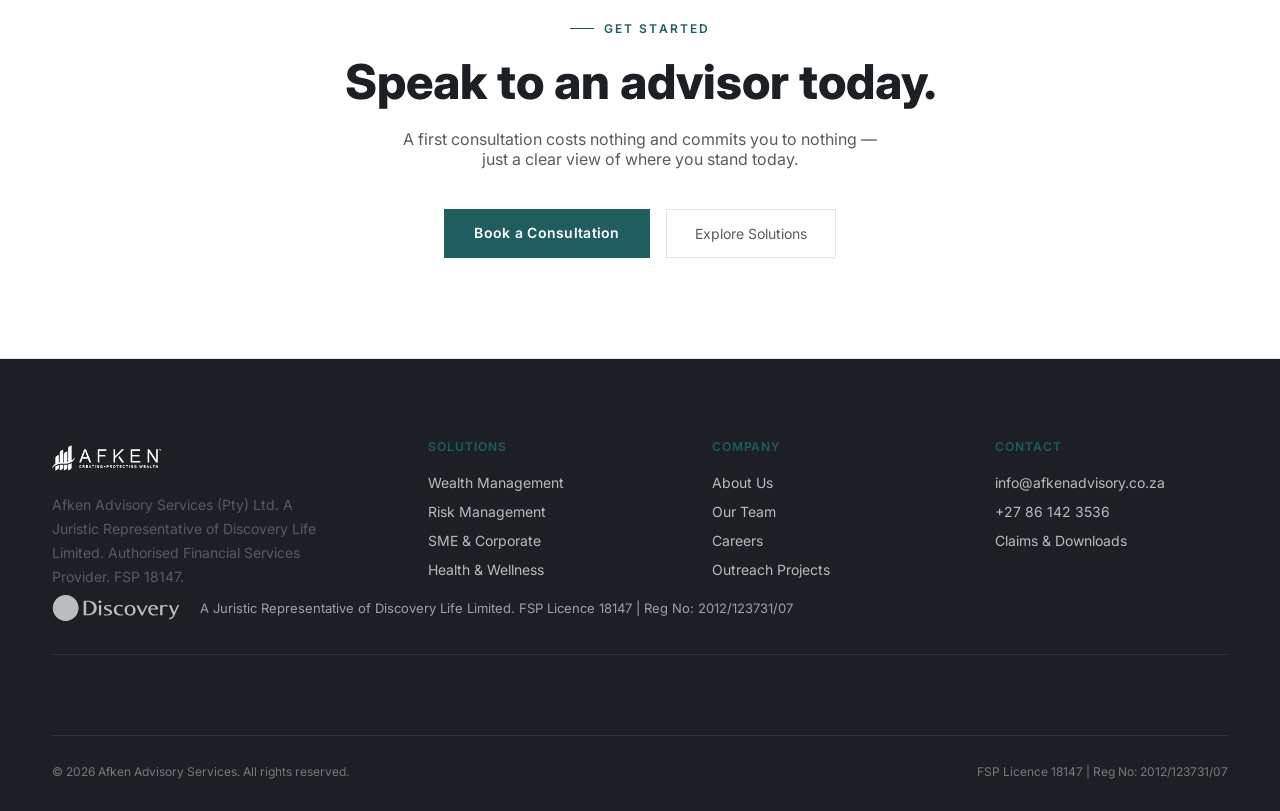
==== commit d2678a23: "Add files via upload" ====
--- a/pages/about.html
+++ b/pages/about.html
@@ -3,8 +3,8 @@
 <head>
 <meta charset="UTF-8">
 <meta name="viewport" content="width=device-width, initial-scale=1.0">
-<title>About Us | Afken Global Wealth</title>
-<meta name="description" content="Afken Global Wealth is an independent, national financial planning and wealth management partnership advising on wealth, risk, business and health solutions.">
+<title>About Us | Afken Advisory Services</title>
+<meta name="description" content="Afken Advisory Services is an independent, national financial planning and wealth management partnership advising on wealth, risk, business and health solutions.">
 <link rel="preconnect" href="https://fonts.googleapis.com">
 <link rel="preconnect" href="https://fonts.gstatic.com" crossorigin>
 <link href="https://fonts.googleapis.com/css2?family=Inter:wght@400;500;600;700;800&display=swap" rel="stylesheet">
@@ -55,7 +55,7 @@
 
 <header>
   <nav class="nav">
-    <div class="logo"><img src="../assets/images/afken-logo-black.png" alt="Afken Global Wealth"></div>
+    <div class="logo"><img src="../assets/images/afken-logo-black.png" alt="Afken Advisory Services"></div>
     <div class="navlinks">
       <a href="../index.html#solutions">Solutions</a>
       <a href="../index.html#process">Approach</a>
@@ -64,15 +64,16 @@
       <a href="../index.html#contact">Contact</a>
     </div>
     <a href="contact.html" class="nav-cta">Book a Consultation</a>
+    <img src="../assets/images/discovery-logo.svg" alt="Discovery" class="discovery-badge">
   </nav>
 </header>
 
 <section class="page-hero">
   <div class="wrap">
     <div class="breadcrumb"><a href="../index.html">Home</a> / About Us</div>
-    <div class="eyebrow">About Afken Global Wealth</div>
-    <h1 style="margin-top:16px;">Independent advice, built for the long run.</h1>
-    <p>Afken Global Wealth was founded on a simple premise: that financial advice works best when it isn't tied to a single product shelf. We're independent, product-agnostic, and structured to stay accountable to one thing — your plan actually working.</p>
+    <div class="eyebrow">About Afken Advisory Services</div>
+    <h1 style="margin-top:16px;">At Afken, we believe financial planning is about more than products and services.</h1>
+    <p>What sets us apart is our deep desire to care. Only by caring passionately about our clients can we understand what drives them, what they want their legacy to be, and what they want from their relationship with us.</p>
   </div>
 </section>
 
@@ -84,10 +85,10 @@
       </div>
       <div>
         <div class="eyebrow">Our Story</div>
-        <h2 style="font-size:clamp(24px,2.8vw,34px);font-weight:800;letter-spacing:-0.01em;margin-top:14px;">A national practice, built on local relationships</h2>
-        <p>Afken Global Wealth advises individuals, families and business owners across South Africa, with a footprint that spans major centres while keeping every client relationship personally managed by a dedicated advisor.</p>
-        <p>Over more than two decades, that approach has scaled into a practice managing advice on over R2.5 billion in client assets — without losing the thing that built it: advisors who actually know their clients' full financial picture, not just a single policy number.</p>
-        <p>We work across five disciplines — wealth, risk, business, health, and short-term insurance — because in practice, none of those decisions happen in isolation. A business sale affects an estate plan. A new dependant changes a risk profile. We plan for the whole picture, deliberately.</p>
+        <h2 style="font-size:clamp(24px,2.8vw,34px);font-weight:800;letter-spacing:-0.01em;margin-top:14px;">Established 1986. Still keeping things personal.</h2>
+        <p>Afken Advisory Services was established in 1986 with a commitment to giving sound personal and business financial planning advice. We continue that commitment today — with a national footprint across South Africa and over R2.5 billion in funds under management.</p>
+        <p>Our clients are as diverse as the markets in which they live, invest and do business. We treat them as we would like to be treated ourselves — with honesty, respect, intelligence and understanding. We take a holistic, individual approach that requires highly personalised service.</p>
+        <p>Today, trust is the most rare commodity. Our clients turn to us for reassurance, support and guidance. Our team are part confidante and full-time advisors — covering both financial planning solutions and short-term insurance for individuals and businesses.</p>
       </div>
     </div>
   </div>
@@ -96,7 +97,7 @@
 <section class="values">
   <div class="wrap">
     <div class="eyebrow">How We Work</div>
-    <h2 style="font-size:clamp(26px,3vw,38px);font-weight:800;letter-spacing:-0.01em;margin-top:14px;max-width:600px;">Four principles that don't change, no matter the product.</h2>
+    <h2 style="font-size:clamp(26px,3vw,38px);font-weight:800;letter-spacing:-0.01em;margin-top:14px;max-width:600px;">Our core values — at the heart of who we are.</h2>
     <div class="values-grid">
       <div class="value-card">
         <div class="num">01</div>
@@ -171,10 +172,10 @@
 <section class="stat-band">
   <div class="wrap">
     <div class="stat-band-grid">
-      <div><div class="num">R2.5bn+</div><div class="label">Assets under advice</div></div>
-      <div><div class="num">25+ yrs</div><div class="label">Combined industry experience</div></div>
+      <div><div class="num">R2.5bn+</div><div class="label">Funds under management</div></div>
+      <div><div class="num">1986</div><div class="label">Year established</div></div>
+      <div><div class="num">30+ yrs</div><div class="label">Industry experience</div></div>
       <div><div class="num">National</div><div class="label">Footprint across South Africa</div></div>
-      <div><div class="num">5</div><div class="label">Advisory disciplines, one plan</div></div>
     </div>
   </div>
 </section>
@@ -182,7 +183,7 @@
 <section class="cta-band" id="contact">
   <div class="wrap">
     <div class="eyebrow" style="justify-content:center;">Get Started</div>
-    <h2 style="margin-top:16px;">Let's talk about your plan.</h2>
+    <h2 style="margin-top:16px;">Speak to an advisor today.</h2>
     <p>A first consultation costs nothing and commits you to nothing — just a clear view of where you stand today.</p>
     <div class="hero-ctas">
       <a href="contact.html" class="btn-primary">Book a Consultation</a>
@@ -195,8 +196,8 @@
   <div class="wrap">
     <div class="foot-grid">
       <div class="foot-col">
-        <div class="logo" style="margin-bottom:18px;"><img src="../assets/images/afken-logo-white.png" alt="Afken Global Wealth"></div>
-        <p style="color:var(--ink-dim);font-size:14px;line-height:1.7;max-width:280px;">Independent financial planning and wealth management, advising individuals, families and businesses nationally.</p>
+        <div class="logo" style="margin-bottom:18px;"><img src="../assets/images/afken-logo-white.png" alt="Afken Advisory Services"></div>
+        <p style="color:var(--ink-dim);font-size:14px;line-height:1.7;max-width:280px;">Afken Advisory Services (Pty) Ltd. A Juristic Representative of Discovery Life Limited. Authorised Financial Services Provider. FSP 18147.</p>
       </div>
       <div class="foot-col">
         <h4>Solutions</h4>
@@ -214,14 +215,18 @@
       </div>
       <div class="foot-col">
         <h4>Contact</h4>
-        <a href="contact.html">contact@afken.co.za</a>
-        <a href="contact.html">+27 (0)11 000 0000</a>
+        <a href="contact.html">info@afkenadvisory.co.za</a>
+        <a href="contact.html">+27 86 142 3536</a>
         <a href="#">Claims &amp; Downloads</a>
       </div>
     </div>
+    <div style="display:flex;align-items:center;gap:20px;margin-bottom:32px;padding-bottom:28px;border-bottom:1px solid #2C3236;">
+      <img src="../assets/images/discovery-logo.svg" alt="Discovery Partner" class="discovery-badge">
+      <p style="font-size:13px;color:#9CA3A8;line-height:1.6;max-width:600px;">A Juristic Representative of Discovery Life Limited. FSP Licence 18147 | Reg No: 2012/123731/07</p>
+    </div>
     <div class="foot-bottom">
-      <div>© 2026 Afken Global Wealth. All rights reserved.</div>
-      <div>Authorised Financial Services Provider</div>
+      <div>© 2026 Afken Advisory Services. All rights reserved.</div>
+      <div>FSP Licence 18147 | Reg No: 2012/123731/07</div>
     </div>
   </div>
 </footer>
--- a/assets/style.css
+++ b/assets/style.css
@@ -41,10 +41,13 @@
     backdrop-filter:blur(10px);
     border-bottom:1px solid var(--hairline);
   }
-  .nav{display:flex;align-items:center;justify-content:space-between;padding:18px 32px;max-width:1240px;margin:0 auto;}
+  .nav{display:flex;align-items:center;justify-content:space-between;padding:18px 32px;max-width:1240px;margin:0 auto;gap:16px;}
   .logo{font-family:'Inter',sans-serif;font-size:20px;font-weight:800;letter-spacing:-0.01em;}
-  .logo img{height:30px;width:auto;display:block;}
-  footer .logo img{height:32px;}
+  .logo img{height:36px;width:auto;display:block;}
+  .logo-footer{filter:brightness(0) invert(1);height:36px;width:auto;display:block;}
+  .discovery-badge{height:36px;width:auto;display:block;opacity:0.85;flex-shrink:0;}
+  footer .logo img{height:36px;}
+  footer .discovery-badge{filter:brightness(0) invert(1);opacity:0.7;}
   .logo span{color:var(--gold);}
   .navlinks{display:flex;gap:36px;font-size:14px;color:var(--ink-dim);}
   .navlinks a:hover{color:var(--ink);}
